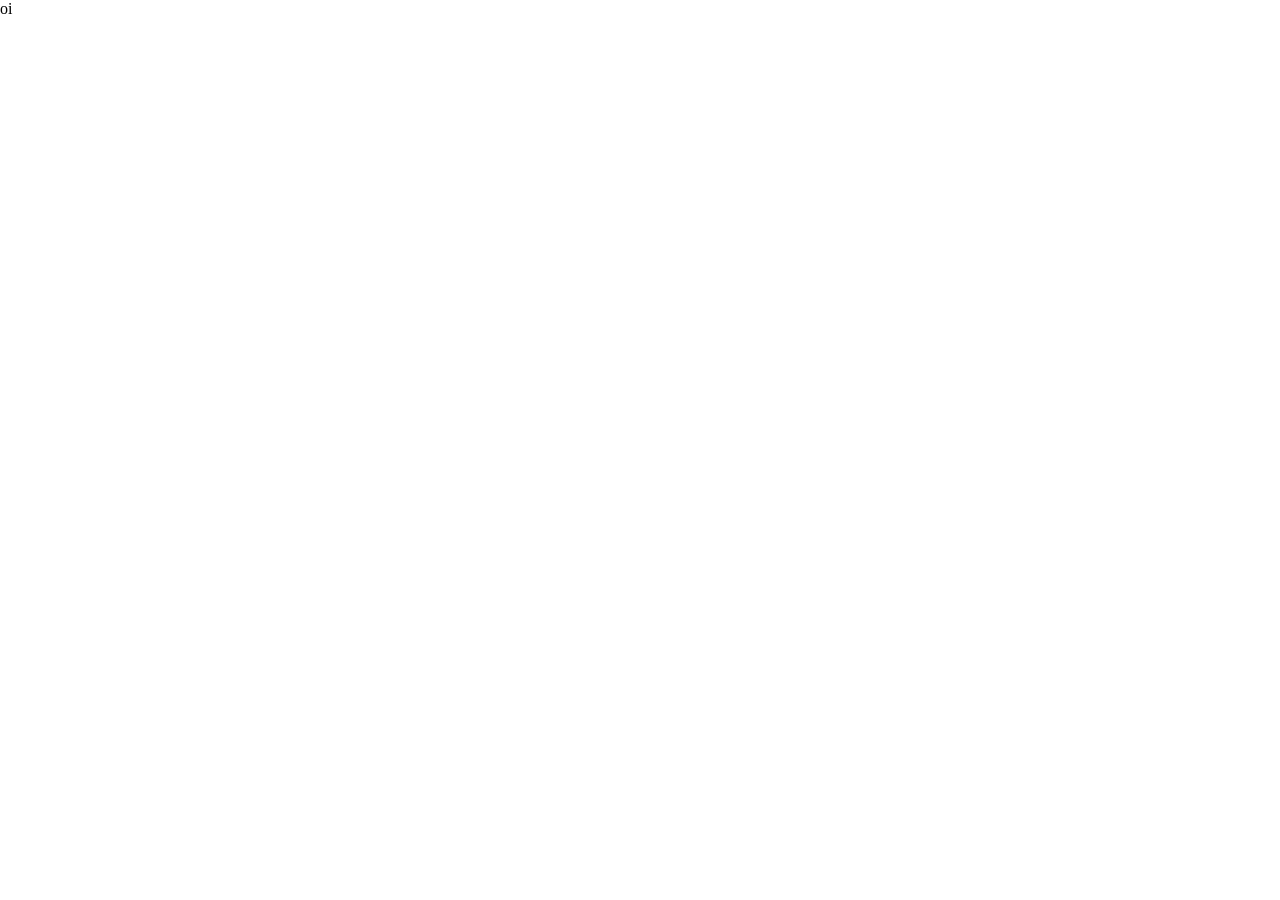
==== paginasExtras/saibamais.html @ 163d15b3 "accordionList no Saiba Mais!" ====
<!DOCTYPE html>
<html lang="PT-br">
<head>
    <meta charset="UTF-8">
    <meta name="viewport" content="width=device-width, initial-scale=1.0">
    <title>Saiba Mais</title>

    <link rel="preconnect" href="https://fonts.googleapis.com">
    <link rel="preconnect" href="https://fonts.gstatic.com" crossorigin>
    <link href="https://fonts.googleapis.com/css2?family=Fredoka:wght@400;500;600;700&family=Monoton&family=Poppins:wght@300;400;500;600;700&display=swap" rel="stylesheet">
    <link rel="stylesheet" href="https://cdnjs.cloudflare.com/ajax/libs/font-awesome/6.5.1/css/all.min.css">
    
    <link rel="stylesheet" href="estilos/style.css">
</head>
<body>
    <main>
        oi
    </main>
</body>
</html>
---- paginasExtras/estilos/style.css ----
@charset "UTF-8";

* {
    margin: 0;
    padding: 0;
    box-sizing: border-box;
}
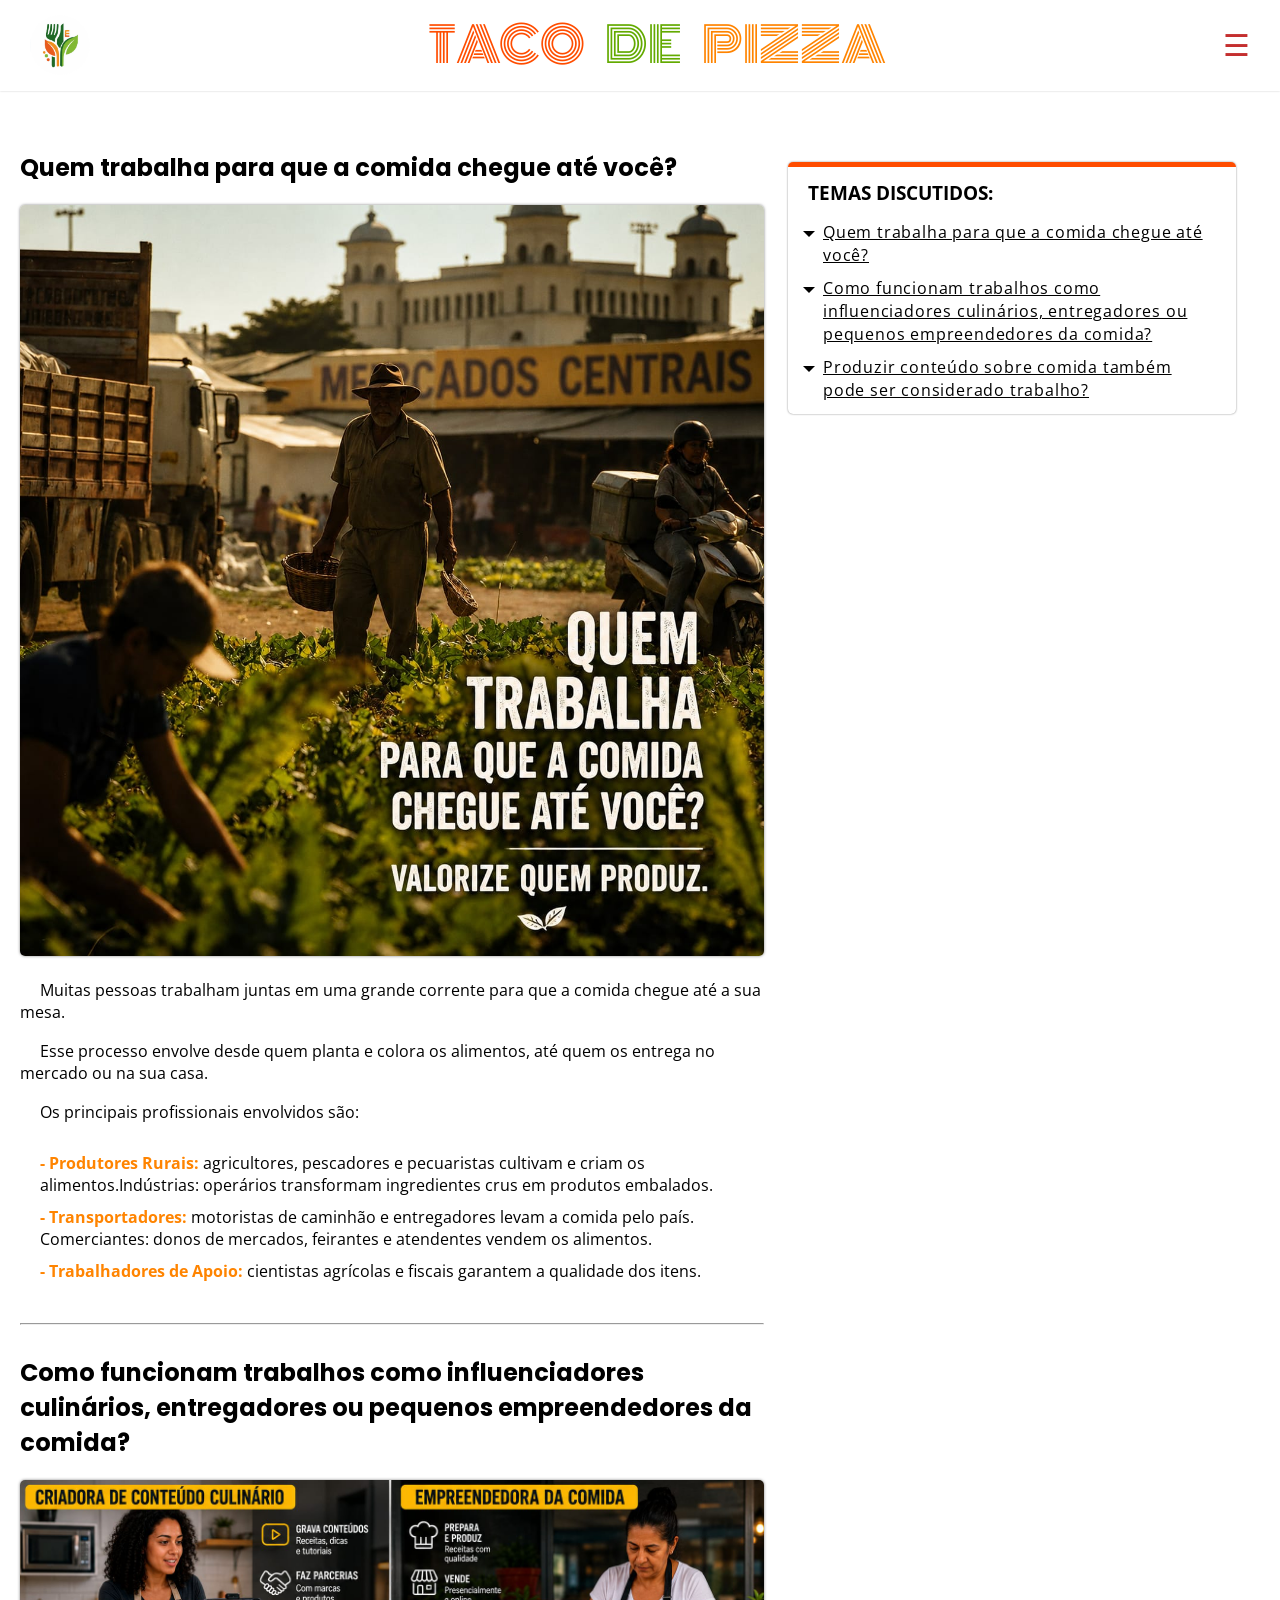
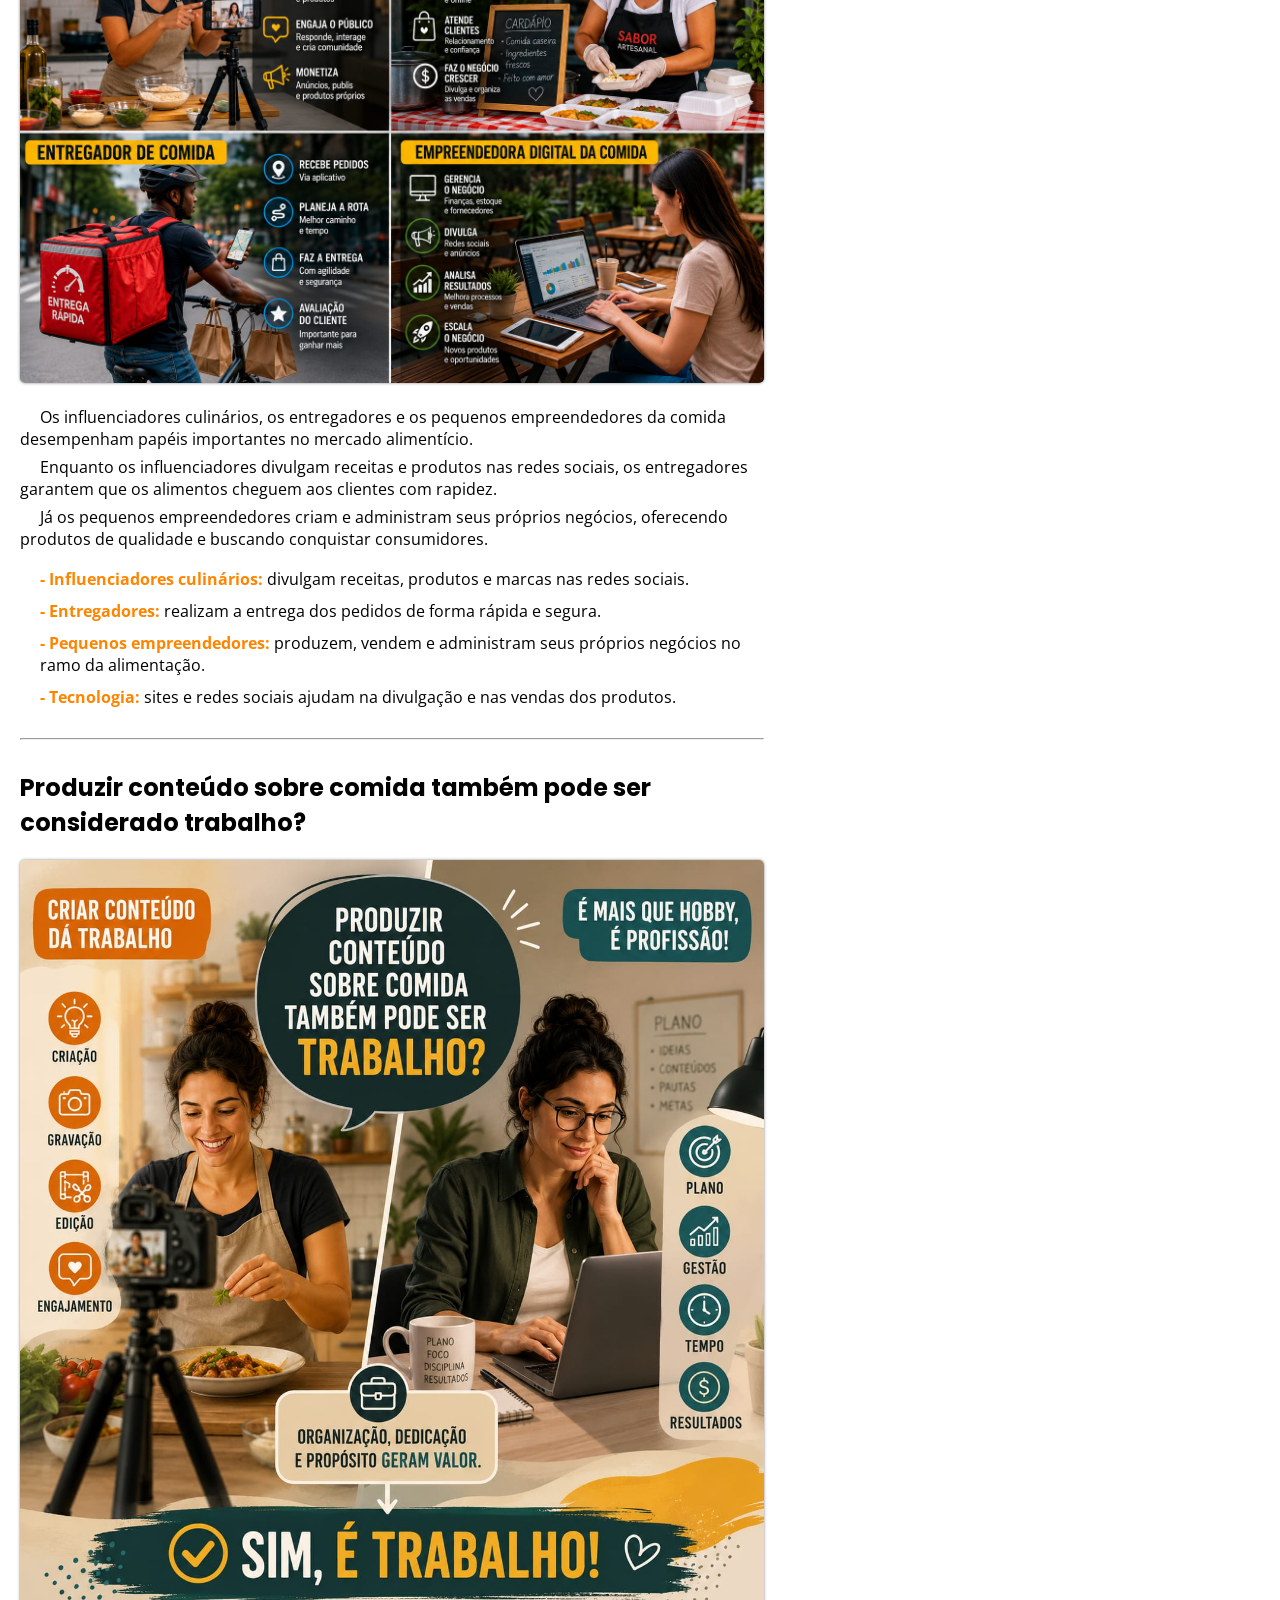
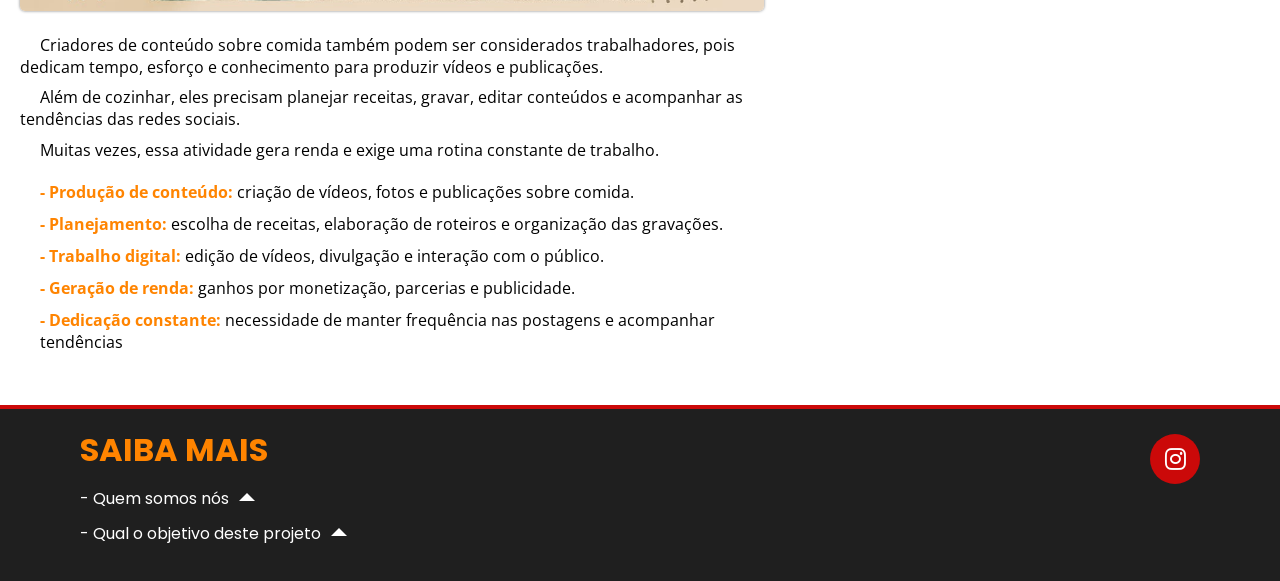
==== commit a30eba00: "Página extra adicionada, e conteúdos também. Projeto finalizado" ====
--- a/paginasExtras/saibamais.html
+++ b/paginasExtras/saibamais.html
@@ -11,10 +11,199 @@
     <link rel="stylesheet" href="https://cdnjs.cloudflare.com/ajax/libs/font-awesome/6.5.1/css/all.min.css">
     
     <link rel="stylesheet" href="estilos/style.css">
+    <link rel="stylesheet" href="../estilos/modulos/menuHamburguer.css">
+    <link rel="stylesheet" href="../estilos/modulos/tooltip.css">
+    <link rel="stylesheet" href="../estilos/modulos/accordionlist.css">
 </head>
 <body>
-    <main>
-        oi
+    <header>
+
+        <div class="logo">
+            <img src="../imagens/logo.jpeg" alt="">
+        </div>
+
+        <h1>
+            <span class="taco">TACO</span>
+            <span class="de">DE</span>
+            <span class="pizza">PIZZA</span>
+        </h1>
+        <div class="header-buttons">
+
+            <button class="menu-btn">
+                ☰
+            </button>
+
+        </div>
+    </header>
+
+    <nav class="menu-lateral">
+
+        <ul>
+            <li><a href="">Página Inicial</a></li>
+            <li><a href="">Ingredientes e Utensílios</a></li>
+        </ul>
+
+    </nav>
+
+    <main data-principal>
+        
+        <div data-nav class="topicos">
+            <article class="nav">
+                <p>Temas discutidos:</p>
+                <ul>
+                    <li>
+                        <a href="#top1">Quem trabalha para que a comida chegue até você?</a>
+                    </li>
+                    <li>
+                        <a href="#top2">Como funcionam trabalhos como influenciadores culinários, entregadores ou pequenos empreendedores da comida?</a>
+                    </li>
+                    <li>
+                        <a href="#top3">Produzir conteúdo sobre comida também pode ser considerado trabalho?</a>
+                    </li>
+                </ul>
+            </article>
+        </div>
+
+        <hr class="divisao top1">
+
+        <div data-top="1" id="top1">
+            <h1>Quem trabalha para que a comida chegue até você?</h1>
+            <div class="img">
+                <img src="imagens/top1.jpeg" alt="">
+            </div>
+            <p>
+                Muitas pessoas trabalham juntas em uma grande corrente para que a comida chegue até a sua mesa.
+            </p>
+
+            <p>
+                Esse processo envolve desde quem planta e colora os alimentos, até quem os entrega no mercado ou na sua casa.
+            </p>
+
+            <p>
+                Os principais profissionais envolvidos são:
+            </p>
+
+            <ul>
+                <li>
+                    <span>Produtores Rurais:</span> agricultores, pescadores e pecuaristas cultivam e criam os alimentos.Indústrias: operários transformam ingredientes crus em produtos embalados.
+                </li>
+                <li>
+                    <span>Transportadores:</span> motoristas de caminhão e entregadores levam a comida pelo país.
+                    Comerciantes: donos de mercados, feirantes e atendentes vendem os alimentos.
+                </li>
+                <li>
+                    <span>Trabalhadores de Apoio:</span> cientistas agrícolas e fiscais garantem a qualidade dos itens.
+                </li>
+            </ul>
+        </div>
+
+        <hr class="divisao">
+        
+        <div data-top="2" id="top2">
+            <h1>Como funcionam trabalhos como influenciadores culinários, entregadores ou pequenos empreendedores da comida?</h1>
+            <div class="img">
+                <img src="imagens/top2.jpeg" alt="">
+            </div>
+            <p>
+                Os influenciadores culinários, os entregadores e os pequenos empreendedores da comida desempenham papéis importantes no mercado alimentício.
+            </p>
+            <p>
+                Enquanto os influenciadores divulgam receitas e produtos nas redes sociais, os entregadores garantem que os alimentos cheguem aos clientes com rapidez.
+            </p>
+            <p>
+                Já os pequenos empreendedores criam e administram seus próprios negócios, oferecendo produtos de qualidade e buscando conquistar consumidores.
+            </p>
+
+            <ul>
+                <li>
+                    <span>Influenciadores culinários:</span> divulgam receitas, produtos e marcas nas redes sociais.
+                </li>
+                <li>
+                    <span>Entregadores:</span> realizam a entrega dos pedidos de forma rápida e segura.
+                </li>
+                <li>
+                    <span>Pequenos empreendedores:</span> produzem, vendem e administram seus próprios negócios no ramo da alimentação.
+                </li>
+                <li>
+                    <span>Tecnologia:</span> sites e redes sociais ajudam na divulgação e nas vendas dos produtos.
+                </li>
+            </ul>
+        </div>
+
+        <hr class="divisao top3">
+
+        <div data-top="3" id="top3">
+            <h1>Produzir conteúdo sobre comida também pode ser considerado trabalho?</h1>
+            <div class="img">
+                <img src="imagens/top3.jpeg" alt="">
+            </div>
+            <p>
+                Criadores de conteúdo sobre comida também podem ser considerados trabalhadores, pois dedicam tempo, esforço e conhecimento para produzir vídeos e publicações.
+            </p> 
+            <p>
+                Além de cozinhar, eles precisam planejar receitas, gravar, editar conteúdos e acompanhar as tendências das redes sociais.
+            </p>
+            <p>
+                Muitas vezes, essa atividade gera renda e exige uma rotina constante de trabalho.
+            </p>
+
+            <ul>
+                <li>
+                    <span>Produção de conteúdo:</span> criação de vídeos, fotos e publicações sobre comida.
+                </li>
+                <li>
+                    <span>Planejamento:</span> escolha de receitas, elaboração de roteiros e organização das gravações.
+                </li>
+                <li>
+                    <span>Trabalho digital:</span> edição de vídeos, divulgação e interação com o público.
+                </li>
+                <li>
+                    <span>Geração de renda:</span> ganhos por monetização, parcerias e publicidade.
+                </li>
+                <li>
+                    <span>Dedicação constante:</span> necessidade de manter frequência nas postagens e acompanhar tendências
+                </li>
+            </ul>
+        </div>
+
     </main>
+
+    <footer class="footer-saiba-mais" id="rodapé">
+
+        <div class="footer-esquerda">
+
+            <h2>SAIBA MAIS</h2>
+
+            <div class="footer-links">
+                <a href="quem-somos.html"> - Quem somos nós</a>
+                <article>
+                    <hr class="vertical">
+                    <div class="texto">
+                        <p>Somos um grupo de 5 pessoas, composto apenas por alunos do Instituto Federal Goiano Campus Morrinhos.</p>
+                        <p>Esse site foi o objetivo de uma das fases de um trabalho, o meu objetivo foi torna-lo o mais profissional possível ;></p>
+                    </div>
+                    <hr class="vertical">
+                </article>
+                <a href="objetivo.html"> - Qual o objetivo deste projeto</a>
+                <article>
+                    <hr class="vertical">
+                    <div class="texto">
+                        <p>O objetivo desse projeto era fazer um site ensinando a fazer uma receita da nossa escolha e responder perguntas as quais estão presentes no menu hambúrguer do cabeçalho.</p>
+                    </div>
+                    <hr class="vertical">
+                </article>
+            </div>
+
+        </div>
+
+        <div class="footer-direita">
+            <a href="https://www.instagram.com/segundo_ti.ali?utm_source=ig_web_button_share_sheet&igsh=ZDNlZDc0MzIxNw=="
+                target="_blank" class="instagram-btn">
+                <i class="fa-brands fa-instagram"></i>
+            </a>
+        </div>
+
+    </footer>
 </body>
+    <script type="module" src="scripts/script.js"></script>
 </html>
--- a/paginasExtras/estilos/style.css
+++ b/paginasExtras/estilos/style.css
@@ -1,8 +1,448 @@
 @charset "UTF-8";
 
-* {
-    margin: 0;
-    padding: 0;
-    box-sizing: border-box;
-}
-
+/* FONTES */
+
+@import url('https://fonts.googleapis.com/css2?family=Open+Sans:ital,wght@0,300..800;1,300..800&display=swap');
+
+p, li {
+    font-family: "Open Sans", sans-serif;
+}
+
+nav ul li{
+    font-family: "Poppins", sans-serif !important;
+}
+
+/* MARCAÇÕES */
+
+li span, p span {
+    color: #ff8400;
+    font-weight: bold;
+}
+
+/* GENERAL */
+
+*{
+    margin:0;
+    padding:0;
+    box-sizing:border-box;
+}
+
+body{
+    font-family:'Poppins',sans-serif;
+    background:#ffffff29;
+    display: grid;
+}
+
+/* HEADER */
+header{
+    display:flex;
+    justify-content:space-between;
+    align-items:center;
+
+    padding:8px 30px;
+
+    position:fixed;
+    top:0;
+    left:0;
+    width:100%;
+
+    background:rgba(255,255,255,0.65);
+    box-shadow: 0 0 2px rgb(0, 0, 0, 0.2);
+
+    backdrop-filter:blur(12px);
+    -webkit-backdrop-filter:blur(12px);
+
+    border-bottom:1px solid rgba(255,255,255,0.4);
+
+    z-index:1000;
+}
+.brand{
+    display:flex;
+    align-items:center;
+    gap:20px;
+
+    text-decoration:none;
+}
+
+
+.header-buttons{
+    display:flex;
+    align-items:center;
+    gap:18px;
+}
+
+/* LOGO */
+
+.logo img{
+    width:60px;
+    height:60px;
+    border-radius:50%;
+    object-fit:cover;
+    display:block;
+}
+.logo{
+    display:flex;
+    align-items:center;
+}
+
+header h1{
+    font-family:'Monoton',cursive;
+    font-size:3rem;
+    font-weight:normal;
+
+    display:flex;
+    gap:20px; /* espaço entre as palavras */
+}
+.taco{
+    color:#ff4d00;
+}
+
+.de{
+    color:#63aa00;
+}
+
+.pizza{
+    color:#ff8400;
+}
+
+
+.menu-btn{
+    border:none;
+    background:none;
+    font-size:30px;
+    cursor:pointer;
+    color:#c42f2f;
+
+    transition:0.3s;
+}
+
+.menu-btn:hover{
+    transform:scale(1.1);
+}
+/* MENU */
+
+.menu-lateral{
+    display:none;
+}
+
+/* MAIN */
+
+main[data-principal]{
+    padding: 150px 20px 50px 20px;
+    display: grid;
+    grid-template-columns: 0.6fr 0.4fr;
+}
+
+/* NAV */
+
+div[data-nav] {
+    padding: 12px 24px;
+    grid-area: 1 / 2 / 2 / -1
+}
+
+article.nav {
+    border-top: 5px solid #ff4d00;
+    border-radius: 5px;
+    box-shadow: 0 0 2px rgb(0,0,0, 0.5);
+    padding: 12px 20px;
+}
+
+article.nav p {
+    margin-bottom: 15px;
+    font-size: 1.2em;
+    text-transform: uppercase;
+    font-weight: bold;
+}
+
+article ul {
+    display: flex;
+    flex-flow: column wrap;
+    gap: 10px;
+    margin-left: 15px;
+}
+
+li::marker {
+    color: transparent !important;
+}
+
+article.nav ul li, ul li a{
+    color: #000;
+    transition: .3s;
+    letter-spacing: .8px;
+    line-height: 23px;
+    
+    transition: .5s;
+}
+
+article.nav ul li::before {
+    content: '';
+    width: 0;
+    height: 0;
+    border-top: 6px solid #000;
+    border-left: 6px solid transparent;
+    border-right: 6px solid transparent;
+    position: absolute;
+    transform: translate3d(-20px, 10px, 0);
+    
+    transition: .5s;
+}
+
+article.nav ul li:hover::before {
+    border-top: 6px solid #ff4d00;
+}
+
+ul li a:hover {
+    color: #ff4d00;
+    letter-spacing: 1px;
+    text-shadow: 0 0 2px rgb(0,0,0, 0.4);
+}
+
+/* DIVISÕES */
+
+hr.divisao {
+    color: rgb(0,0,0, 0.1);
+    margin: 30px 0;
+}
+
+hr.top1 {
+    display: none;
+}
+
+hr.top3 {
+    grid-area: 4 / 1 / 5 / 2;
+}
+/* PRINCIPAL */
+
+div[data-top] {
+    display: grid;
+    grid-template-rows: 0.1fr 0.4fr auto;
+}
+
+div[data-top] p{
+    margin: 3px 0;
+    text-indent: 20px;
+}
+
+div[data-top] ul {
+    margin: 15px 0 0 20px;
+    display: flex;
+    flex-flow: column wrap;
+    gap: 10px;
+}
+
+div[data-top] ul li::before {
+    content: '-';
+    color: #ff8400;
+    font-weight: bold;
+}
+
+div[data-top] h1 {
+    font-size: 1.5em;
+}
+
+div.img {
+    margin: 20px 0;
+}
+
+div.img img {
+    width: 100%;
+    height: 100%;
+    border-radius: 5px;
+    box-shadow: 0 0 3px rgb(0,0,0, .5);
+}
+
+div[data-top="2"] {
+    grid-area: 3 / 1 / 4 / 2;
+}
+
+div[data-top="3"] {
+    grid-area: 5 / 1 / 6 / 2;
+}
+
+/* FOOTER */
+
+.footer-saiba-mais{
+    background:#1f1f1f;
+
+    display:flex;
+    justify-content:space-between;
+    align-items:flex-start;
+
+    padding:25px 80px;
+
+    border-top:4px solid #cb0909;
+}
+
+.footer-esquerda{
+    display:flex;
+    flex-direction:column;
+}
+
+.footer-esquerda h2{
+    color:#ff8400;
+    font-size:2rem;
+    font-weight:700;
+    margin-bottom:10px;
+    line-height:1;
+}
+
+.footer-links a, .footer-links p{
+    color:#fff;
+    text-decoration:none;
+    font-size:1rem;
+    transition:0.3s;
+    display: block;
+    margin-top: 10px;
+    margin-bottom: 10px;
+}
+
+.footer-links p {
+    text-align: justify;
+    text-indent: 20px;
+    margin: 0 20px 0 20px;
+}
+
+.footer-links a:hover{
+    color:#ff8400;
+}
+
+.footer-links a:hover::after {
+    border-bottom: 8px solid #ff8400;
+}
+
+.footer-links a::after {
+    content: '';
+    width: 0;
+    height: 0;
+    border-left: 8px solid transparent;
+    border-right: 8px solid transparent;
+    border-bottom: 8px solid #fff;
+    position: absolute;
+    transform: translate3d(10px, 7px, 0);
+
+    transition: .5s;
+}
+
+.footer-links article {
+    display: none;
+    justify-content: space-between;
+    width: 100%;
+    max-width: 600px;
+
+    transition: .5s;
+}
+
+.footer-links article hr.vertical {
+    width: 1px;
+}
+
+.instagram-btn{
+    width:50px;
+    height:50px;
+
+    display:flex;
+    align-items:center;
+    justify-content:center;
+
+    background:#cb0909;
+    color:white;
+
+    text-decoration:none;
+    font-size:1.5rem;
+
+    border-radius:50%;
+
+    transition:0.3s;
+}
+
+.instagram-btn:hover{
+    background:#ff4d00;
+    transform:translateY(-2px);
+}
+
+
+@media(max-width:900px){
+
+
+        /* HEADER */
+    header{
+        padding:15px;
+    }
+
+    header h1{
+        font-size:1.5rem;
+        gap:10px;
+    }
+
+    .logo img{
+        width:50px;
+        height:50px;
+    }
+
+    .menu-btn{
+        font-size:28px;
+    }
+
+    /* NAV */
+
+    article.nav p {
+        margin-bottom: 15px;
+        font-size: 1.1em;
+    }
+
+    article.nav ul {
+        display: flex;
+        flex-flow: column wrap;
+        gap: 10px;
+    }
+
+    article.nav ul li a {
+        font-size: .8em;
+    }
+
+    article.nav ul li a, article ul li {
+        line-height: 18px;
+    }
+
+    article.nav ul li::before {
+        border-top: 4px solid #000;
+        border-left: 4px solid transparent;
+        border-right: 4px solid transparent;
+        position: absolute;
+        transform: translate3d(-15px, 10px, 0);
+    }
+
+    /* DIVISÃO */ 
+
+    hr.top1 {
+        display: block;
+    }
+
+    /* MAIN */
+
+    main[data-principal]{
+        display: block;
+        padding-top: 110px;
+    }
+
+    div[data-top] h1{
+        font-size: 1.2em;
+    }
+
+    div[data-top] p, div[data-top] li {
+        font-size: 0.9em;
+    }
+
+    /* FOOTER */
+
+    .footer-saiba-mais{
+        flex-direction:column;
+        gap:20px;
+        padding:25px 20px;
+    }
+
+    .footer-esquerda h2{
+        font-size:1.6rem;
+    }
+    
+}
--- a/estilos/modulos/menuHamburguer.css
+++ b/estilos/modulos/menuHamburguer.css
@@ -0,0 +1,83 @@
+nav.menu-lateral {
+    display: none;
+    width: 210px;
+    justify-self: flex-end;
+    position: fixed;
+    transform: translate3d(0, 85%, 0);
+    z-index: 1000;
+    background-color: rgba(255, 255, 255, 0.65);
+    padding: 12px;
+    box-shadow: 0 0 2px rgb(0, 0, 0, 0.2);
+
+    backdrop-filter:blur(12px);
+}
+
+nav.menu-lateral::before {
+    content: '';
+    color: black;
+    display: block;
+    position: absolute;
+    top: -10px;
+    left: 74%;
+    width: 0px;
+    height: 0px;
+    border-left: 10px solid transparent;
+    border-right: 10px solid transparent;
+    border-bottom: 10px solid #cb0909;
+}
+
+nav.menu-lateral li a {
+    text-decoration: none;
+    color: #cb0909;
+    margin-bottom: 10px;
+    margin-top: 10px;
+    font-size: 1em;
+
+    transition: .5s;
+}
+
+div.header-buttons button {
+    transition: .5s;
+}
+
+button.descer {
+    rotate: 90deg;
+    margin-right: 2px;
+}
+
+nav.descer {
+    display: grid !important;
+    animation: descendo .5s forwards;
+}
+
+nav.menu-lateral li a:hover {
+    color: #ff8400;
+    text-shadow: 0 0 5px rgb(0,0,0, 0.2);
+    letter-spacing: .5px;
+}
+
+nav.menu-lateral li::marker {
+    color: transparent;
+}
+
+nav.menu-lateral li {
+    display: grid;
+}
+
+@media (max-width: 900px){
+    nav.menu-lateral {
+        transform: translate3d(0, 60%, 0);
+        width: 150px;
+    }
+}
+
+@keyframes descendo {
+    0% {
+        opacity: 0;
+        max-height: 0;
+    } 100% {
+        opacity: 1;
+        max-height: 100%;
+    }
+}
+
--- a/estilos/modulos/tooltip.css
+++ b/estilos/modulos/tooltip.css
@@ -0,0 +1,19 @@
+div.tooltip {
+    padding: 12px;
+    width: 140px;
+    background-color: #ff840070;
+    font-weight: bold;
+    border: 2px solid #cb0909;
+    position: absolute;
+    z-index: 3000;
+    color: #cb0909;
+    border-radius: 10px;
+}
+
+@media (max-width: 700px){
+    div.tooltip {
+        font-size: .8em;
+        width: 110px;
+        padding: 8px;
+    }
+}
--- a/estilos/modulos/accordionlist.css
+++ b/estilos/modulos/accordionlist.css
@@ -0,0 +1,24 @@
+.footer-links article[data-mostrar] {
+    display: flex;
+    animation: aparecer 1s forwards;
+}
+
+.footer-links a[data-mostrar]::after {
+    border-bottom: none;
+    border-top: solid 8px #fff;
+    transform: translate3d(10px, 9px, 0);
+}
+
+.footer-links a[data-mostrar]:hover::after {
+    border-top: solid 8px #ff8400;
+}
+
+@keyframes aparecer {
+    0% {
+        max-height: 0;
+        opacity: 0;
+    } 100% {
+        max-height: 100%;
+        opacity: 1;
+    }
+}
